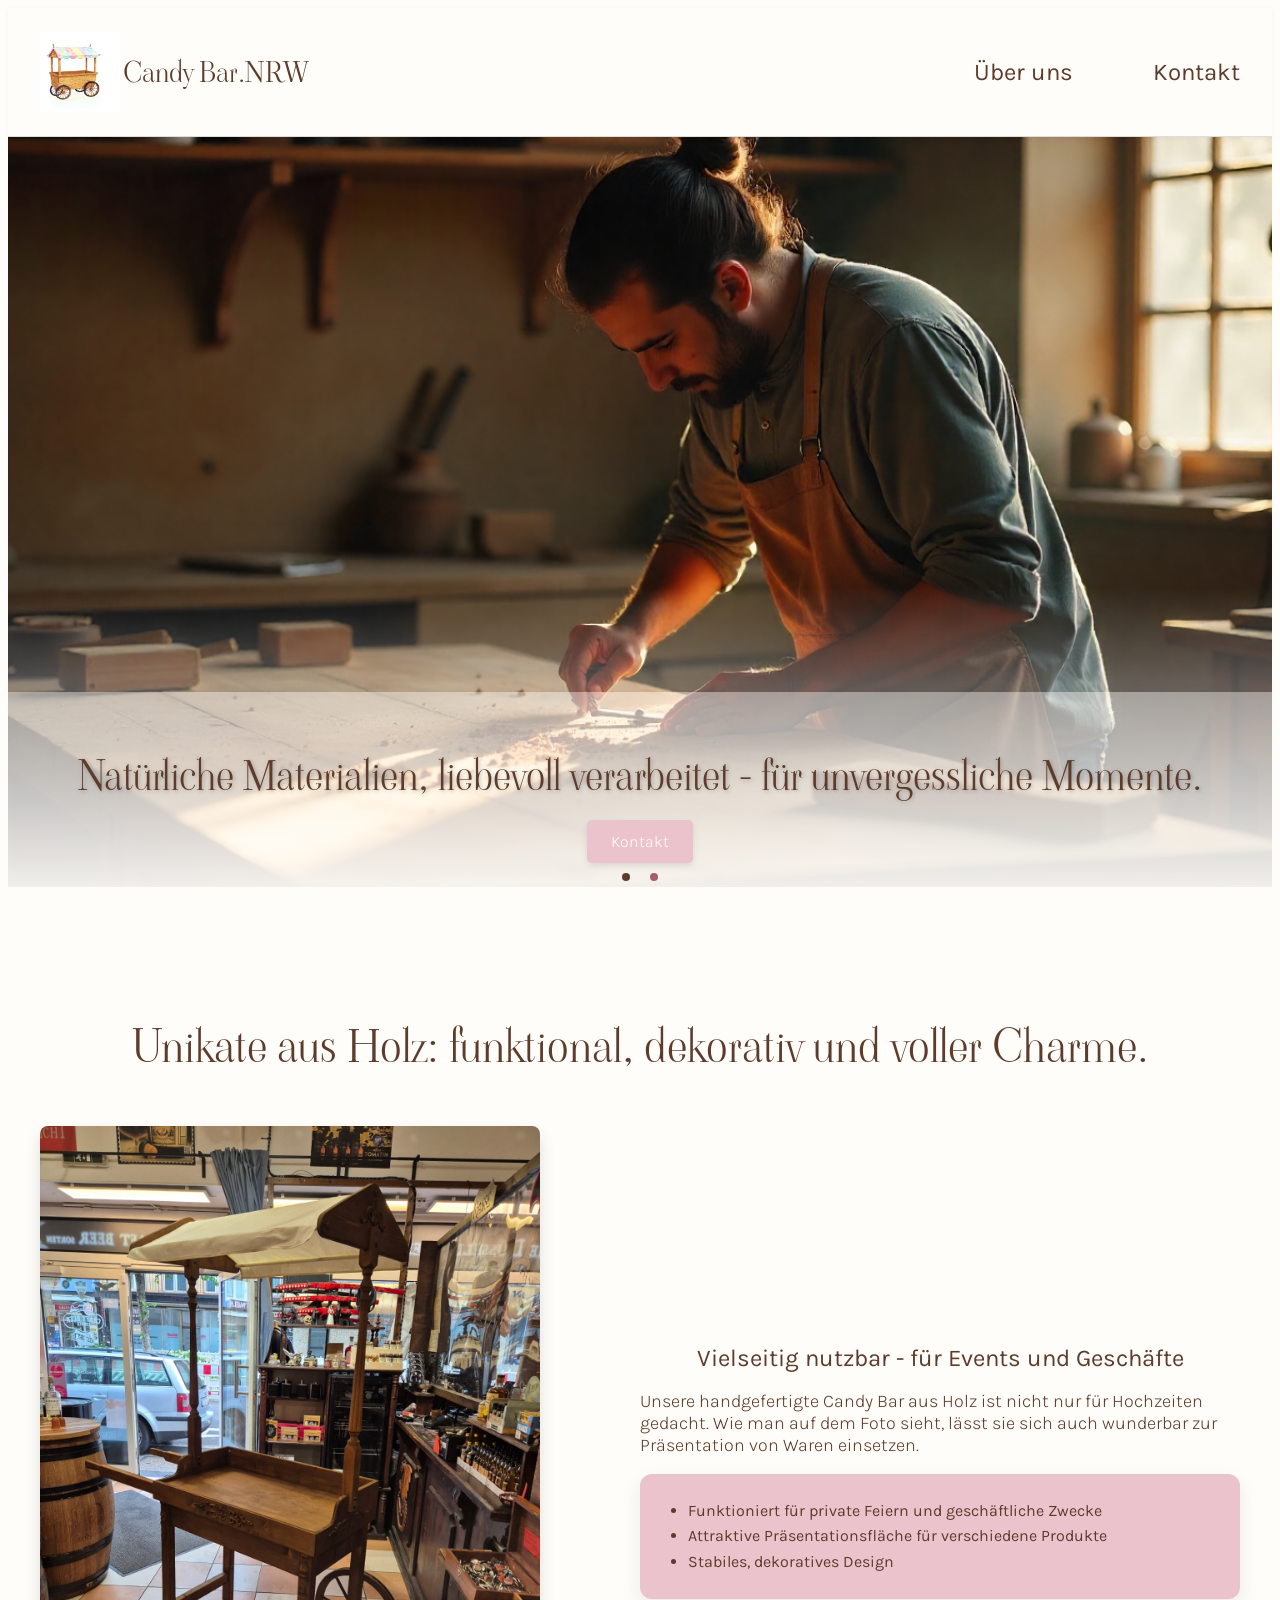
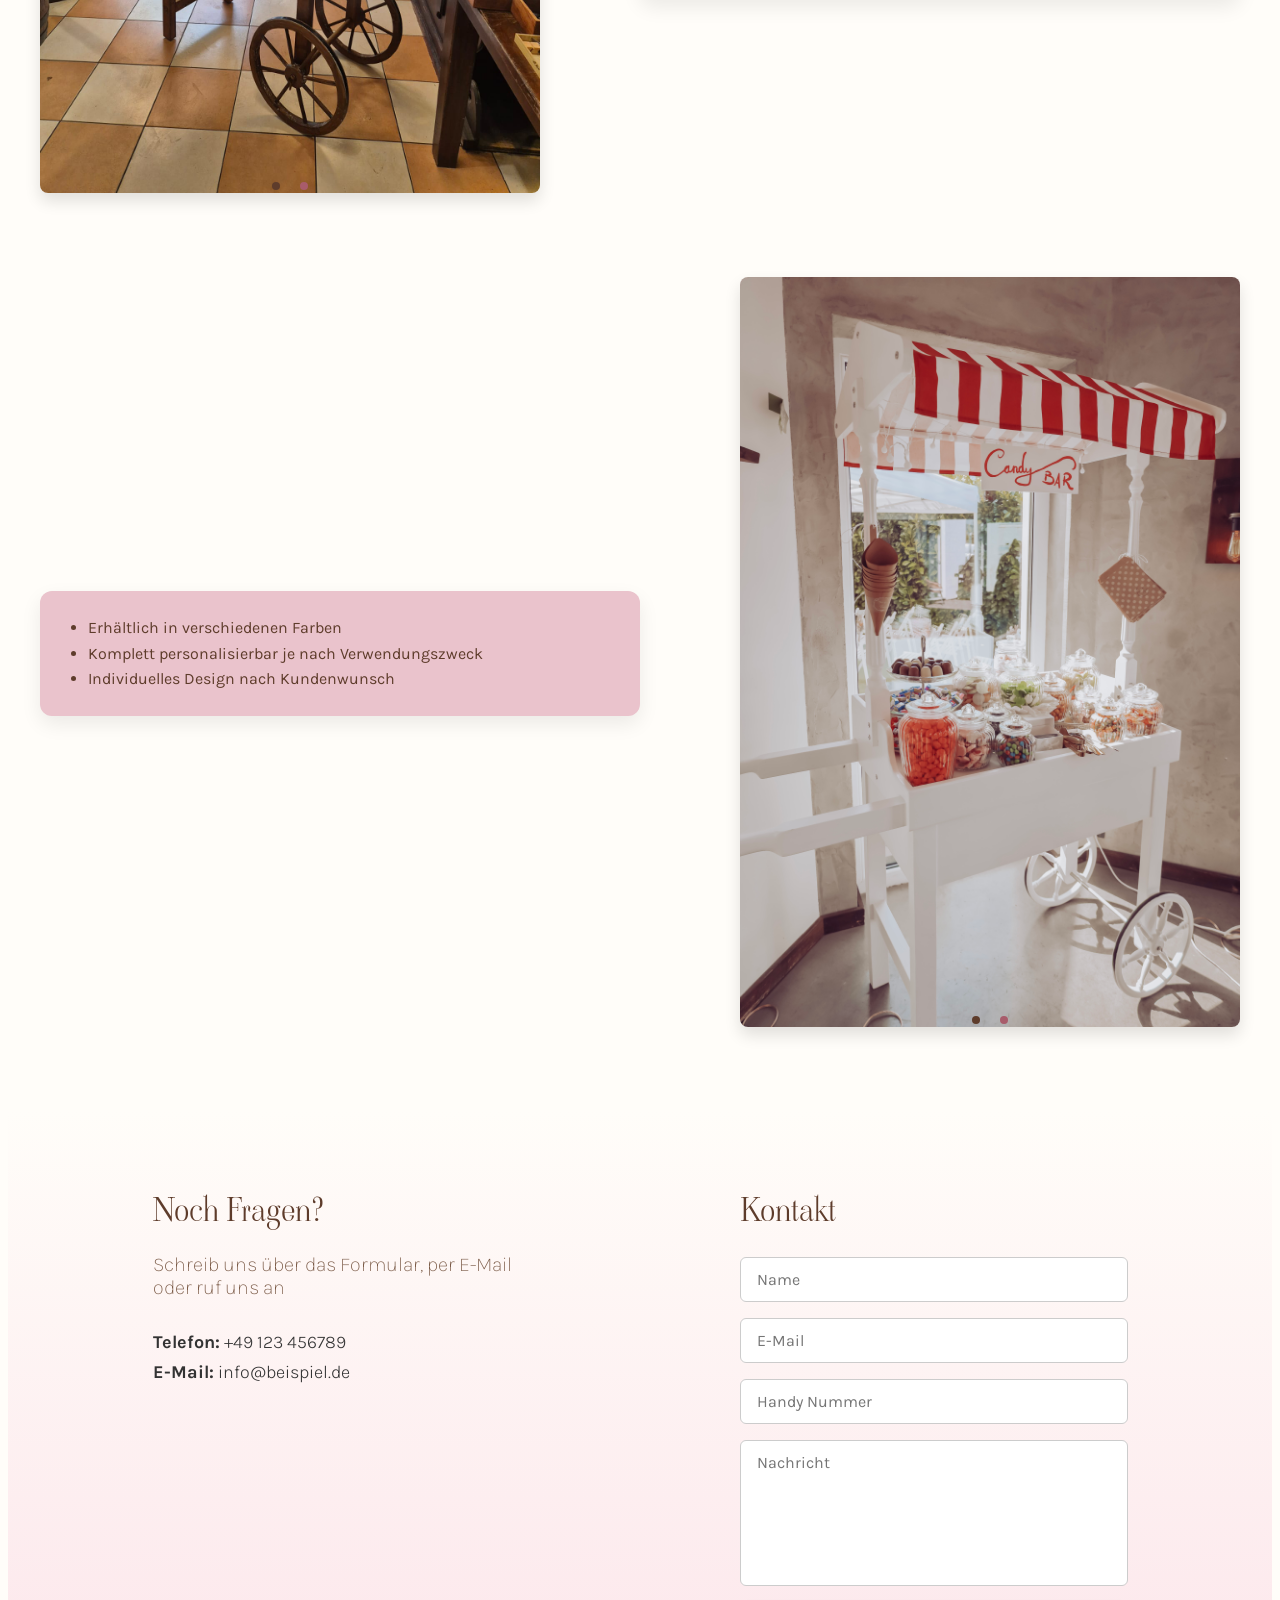
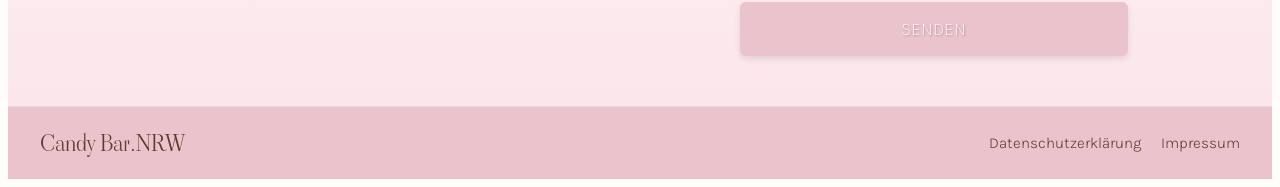
==== Candy Bar.NRW/index.html @ 45709cea "test" ====
<!DOCTYPE html>
<html lang="de">
 <head>
   <meta charset="UTF-8" />
   <meta name="viewport" content="width=device-width, initial-scale=1.0" />
   <title>Candy Bar.NRW - Holzakzente für Hochzeiten & Unternehmen</title>
   <meta name="description" content="Candy Bar.NRW bietet handgefertigte Holzunikate für unvergessliche Anlässe - funktional, dekorativ und liebevoll verarbeitet." />
   <meta name="keywords" content="Candy Bar, Hochzeit Idee, Holzdeko, NRW" />
   <meta name="author" content="Candy Bar.NRW" />
   <meta name="robots" content="index, follow">

    <!-- Fonts -->
   <link rel="preconnect" href="https://fonts.googleapis.com">
   <link rel="preconnect" href="https://fonts.gstatic.com" crossorigin>
   <link href="https://fonts.googleapis.com/css2?family=Karla:ital,wght@0,200..800;1,200..800&family=Viaoda+Libre&display=swap" rel="stylesheet">

   <!-- Style -->
   <link rel="stylesheet" href="Candy.Bar.css" />

 </head>

 <body>
    <!-- NAVBAR -->
   <nav class="navbar" role="navigation" aria-label="Hauptmenü">
     <div class="navbar-container">
        <div class="nav-top">

           <!-- Logo + text -->
         <a href="index.html" class="logo" aria-label="Startseite Candy Bar.NRW">
           <img src="Logo.NRW.png" alt="Logo NRW Candy Bar NRW" class="logo-img" />
           <span class="logo-text">Candy Bar.NRW</span>
         </a>

           <!-- Menu for bigger screens -->
          <ul class="nav-links desktop-menu">
            <li><a href="about-us.html" target="_blank" rel="noopener noreferrer">Über uns</a></li>
            <li><a href="#contact">Kontakt</a></li>
          </ul>

           <!-- Menu for mobiles -->
          <div class="menu-wrap">
            <input type="checkbox" id="menu-toggle" class="menu-toggle" aria-controls="mobile-menu"/>
            <label for="menu-toggle" class="menu-icon" aria-label="Menü öffnen/schließen">
             <span></span>
             <span></span>
             <span></span>
            </label>

            <ul class="nav-links mobile-menu" id="mobile-menu">
              <li><a href="about-us.html" target="_blank" rel="noopener noreferrer">Über uns</a></li>
              <li><a href="#contact">Kontakt</a></li>
            </ul>
          </div>
       </div> <!-- nav-top -->
      </div> <!-- navbar-container -->
   </nav>

    <section id="main-page" class="hero-section" role="region" aria-label="Hauptbereich - Startseite">
      <div class="hero-slider">

        <!-- Slide 1 -->
       <article class="hero-slide active" aria-live="polite">
         <img src="Main-image.png" alt="Natürliche Holzverarbeitung mit Liebe zum Detail für besondere Momente" loading=lazy class="hero-image" />
          <div class="hero-text">
            <h1>Natürliche Materialien, liebevoll verarbeitet - für unvergessliche Momente.</h1>
            <a href="#contact" class="hero-button" aria-label="Zur Kontakt Sektion springen">Kontakt</a>
          </div>
       </article>

         <!-- Slide 2 -->
       <article class="hero-slide" aria-live="polite">
         <img src="Main-image 2.png" alt="Vielseitige Candy Bar aus Holz für Hochzeiten, Events und Produktpräsentationen" loading=lazy class="hero-image image-2" />
          <div class="hero-text">
            <h2>Einzigartige Designs für besondere Anlässe.</h2>
            <a href="#contact" class="hero-button">Kontakt</a>
         </div>
        </article>

       <button class="arrow prev" aria-label="Vorheriger Slide">
         <i data-lucide="arrow-big-left"></i>
       </button>

        <button class="arrow next" aria-label="Nächster Slide">
          <i data-lucide="arrow-big-right"></i>
        </button>

        <!-- Dots -->
        <div class="slider-dots" role="tablist" aria-label="Slides Navigation">
          <button class="dot active" role="tab" aria-selected="true" aria-controls="slide1" id="dot1"></button>
          <button class="dot" role="tab" aria-selected="false" aria-controls="slide2" id="dot2"></button>
        </div>
      </div>
    </section>

         <!-- Info-section -->

    <section class="info-section-container" role="region" aria-label="Produktinformationen">
      <h2 class="info-heading">Unikate aus Holz: funktional, dekorativ und voller Charme.</h2>

      <!-- BLOQUE 1 -->
      <div class="info-block first-block">
        <div class="info-images">
         <div class="image-slider">
           <img src="Product-image 1.jpeg" alt="Handgefertigte Candy Bar aus Holz zur Präsentation von Waren in einem Geschäft" class="slide active" loading="lazy"/>
           <img src="Product-image 2.jpeg" alt="Zufriedener Kunde präsentiert eine handgefertigte Candy Bar aus Holz im Verkaufsraum" class="slide" loading="lazy"/>
         </div>
         <div class="slider-dots">
           <span class="dot active" aria-label="Slide 1"></span>
           <span class="dot" aria-label="Slide 2"></span>
         </div>
       </div>

       <div class="info-text">
         <h2>Vielseitig nutzbar - für Events und Geschäfte</h2>
         <p>Unsere handgefertigte Candy Bar aus Holz ist nicht nur für Hochzeiten gedacht.
          Wie man auf dem Foto sieht, lässt sie sich auch wunderbar zur Präsentation von Waren einsetzen.</p>

         <div class="info-list-container">
           <ul>
             <li>Funktioniert für private Feiern und geschäftliche Zwecke</li>
             <li>Attraktive Präsentationsfläche für verschiedene Produkte</li>
             <li>Stabiles, dekoratives Design</li>
           </ul>
         </div>
       </div>
     </div>

       <!-- BLOQUE 2 -->
     <div class="info-block reverse second-block">
       <div class="info-images">
         <div class="image-slider">
           <img src="Product-image 3.jpg" alt="Handgefertigte Candy Bar aus Holz als Dekoration für eine Hochzeit" class="slide active" loading="lazy"/>
           <img src="Product-image 4.jpg" alt="Weiße Candy Bar aus Holz als dekoratives Element für Events und Feiern" class="slide" loading="lazy"/>
         </div>
         <div class="slider-dots">
           <span class="dot active" aria-label="Slide 1"></span>
           <span class="dot" aria-label="Slide 2"></span>
         </div>
       </div>

       <div class="info-text">
         <div class="info-list-container">
           <ul>
             <li>Erhältlich in verschiedenen Farben</li>
             <li>Komplett personalisierbar je nach Verwendungszweck</li>
             <li>Individuelles Design nach Kundenwunsch</li>
            </ul>
         </div>
       </div>
     </div>
   </section>

    <section id="contact" class="contact-section" role="region" aria-label="Kontaktinformationen und Formular">
      <div class="contact-container">

               <!-- Columna izquierda: Información de contacto -->
       <div class="contact-info">
          <h2>Noch Fragen?</h2>
          <h3>Schreib uns über das Formular, per E-Mail oder ruf uns an</h3>

          <div class="contact-details">
            <p><strong><i data-lucide="phone"></i> Telefon:</strong> +49 123 456789</p>
            <p><strong><i data-lucide="mail"></i> E-Mail:</strong> info@beispiel.de</p>
          </div>
       </div>

            <!-- Columna derecha: Formulario -->
        <div class="contact-form">
          <h2>Kontakt</h2>
          <form action="#" method="post" aria-label="Kontaktformular">
            <label for="name" class="visually-hidden">Name</label>
            <input type="text" id="name" name="name" autocomplete="name" required placeholder="Name">

            <label for="email" class="visually-hidden">E-Mail</label>
            <input type="email" id="email" name="email" autocomplete="email" required placeholder="E-Mail">

            <label for="phone" class="visually-hidden">Handy Nummer</label>
            <input type="tel" id="phone" name="phone" autocomplete="tel" placeholder="Handy Nummer">

            <label for="message" class="visually-hidden">Nachricht</label>
            <textarea id="message" name="message" rows="5" required placeholder="Nachricht"></textarea>

            <button type="submit">SENDEN</button>
          </form>
        </div>

      </div>
   </section>

    <footer class="footer"  role="contentinfo">
      <div class="footer-content">
         <span class="footer-logo">Candy Bar.NRW</span>
         <nav class="footer-links" aria-label="Footer Navigation">
           <a href="datenschutz.html">Datenschutzerklärung</a>
           <a href="Impressum.html">Impressum</a>
         </nav>
      </div>
    </footer>




    <!-- Script del slider principal -->
   <script>
    const slides = document.querySelectorAll('.hero-slide');
    const prevBtn = document.querySelector('.arrow.prev');
    const nextBtn = document.querySelector('.arrow.next');
    const dots = document.querySelectorAll('.dot');
    let currentIndex = 0;

    function showSlide(index) {
      slides.forEach((slide, i) => {
        slide.classList.toggle('active', i === index);
        dots[i].classList.toggle('active', i === index);
      });
    }

    nextBtn.addEventListener('click', () => {
      currentIndex = (currentIndex + 1) % slides.length;
      showSlide(currentIndex);
    });

    prevBtn.addEventListener('click', () => {
      currentIndex = (currentIndex - 1 + slides.length) % slides.length;
      showSlide(currentIndex);
    });

    dots.forEach((dot, index) => {
      dot.addEventListener('click', () => {
        currentIndex = index;
        showSlide(currentIndex);
      });
    });

    lucide.createIcons();
   </script>


     <!-- Script para animaciones al hacer scroll -->
   <script>
    document.addEventListener('DOMContentLoaded', () => {
      const observer = new IntersectionObserver((entries) => {
        entries.forEach(entry => {
          if (entry.isIntersecting) {
            entry.target.classList.add('visible');
            observer.unobserve(entry.target);
          }
        });
      }, { threshold: 0.2 });

      // Observar todas las listas y subtítulos
      document.querySelectorAll('.info-list-container, .info-text h2, .info-text h3').forEach(el => {
       observer.observe(el);
        });
     });
   </script>

   <script>
    // Espera que el DOM esté listo
   document.addEventListener('DOMContentLoaded', () => {
    function initSlider(blockSelector, intervalTime = 4000) {
      const block = document.querySelector(blockSelector);
      if (!block) return;

      const slides = block.querySelectorAll('.image-slider .slide');
      const dots = block.querySelectorAll('.slider-dots .dot');
      let currentIndex = 0;
      let timer;

      function showSlide(index) {
        slides.forEach((slide, i) => {
          slide.classList.toggle('active', i === index);
          dots[i].classList.toggle('active', i === index);
        });
        currentIndex = index;
      }

      function nextSlide() {
        let nextIndex = (currentIndex + 1) % slides.length;
        showSlide(nextIndex);
      }

      dots.forEach((dot, index) => {
        dot.addEventListener('click', () => {
          showSlide(index);
          resetTimer();
        });
      });

      function resetTimer() {
        clearInterval(timer);
        timer = setInterval(nextSlide, intervalTime);
      }

      timer = setInterval(nextSlide, intervalTime);
      showSlide(currentIndex);
    }

    // Inicializar sliders con autoplay y control por dots
    initSlider('.first-block', 4000);
    initSlider('.second-block', 4000);
   });
   </script>
   <script src="https://unpkg.com/lucide@latest"></script>



  </body>
</html>
---- Candy Bar.NRW/Candy.Bar.css ----
/* FONTS */
h1 {
  font-family: "Viaoda Libre", serif;
  font-size: 2.8125rem; /* 45px */
  font-weight: 400;
}

h2, h3, p {
  font-family: "Karla", sans-serif;
}

h2 {
  font-size: 1.5rem; /* 24px */
  font-weight: 400;
}

h3 {
  font-size: 1.25rem;
  font-weight: 400;
}

p {
  font-size: 1.125rem; /* 18px */
  font-weight: 300;
}

  /* Imágenes fluidas en general */
  img {
    max-width: 100%;
    height: auto;
  }

/* BODY */
body {
  background-color: #FFFDF9;
}

.visually-hidden {
  position: absolute !important;
  width: 1px !important;
  height: 1px !important;
  padding: 0 !important;
  margin: -1px !important;
  overflow: hidden !important;
  clip: rect(0, 0, 0, 0) !important;
  white-space: nowrap !important;
  border: 0 !important;
}

/* NAVBAR */
.navbar {
  width: 100%;
  background-color: #FFFDF9;
  padding: 1.5rem 0;
  border-bottom: 1px solid #ddd;
  position: sticky;
  top: 0;
  z-index: 100;
  box-shadow: 0 2px 6px rgba(0, 0, 0, 0.05);
}

.navbar-container {
  max-width: 1200px;
  margin: 0 auto;
  padding: 0 2rem;
  display: flex;
  flex-direction: column;
  gap: 1rem;
}

.nav-top {
  display: flex;
  justify-content: space-between;
  align-items: center;
  width: 100%;
}

.logo {
  display: flex;
  align-items: center;
  gap: 0.2rem;
  text-decoration: none;
}

.logo-img {
  height: 80px;
  width: auto;
}

.logo-text {
  font-family: "Viaoda Libre", serif;
  font-size: 1.75rem;
  color: #5E3C2B;
  white-space: nowrap;
}

/* DESKTOP MENU */
.nav-links {
  list-style: none;
  margin: 0;
  padding: 0;
}

.nav-links a {
  font-family: "Karla", sans-serif;
  font-size: 1.5rem;
  text-decoration: none;
  color: #5E3C2B;
  transition: color 0.3s ease;
}

.desktop-menu {
  display: flex;
  gap: 5rem;
}

/* HAMBURGER MENU (MOBILE) */
.menu-wrap {
  display: none;
  position: relative;
}

.menu-toggle {
  display: none;
}

.menu-icon {
  width: 30px;
  height: 22px;
  display: none;
  flex-direction: column;
  justify-content: space-between;
  align-items: center;
  cursor: pointer;
}

.menu-icon span {
  display: block;
  height: 3px;
  width: 100%;
  background-color: #5E3C2B;
  border-radius: 2px;
  transition: all 0.3s ease;
}

/* Animation for X */
.menu-toggle:checked + .menu-icon span:nth-of-type(1) {
  transform: rotate(45deg) translate(5px, 5px);
}
.menu-toggle:checked + .menu-icon span:nth-of-type(2) {
  opacity: 0;
}
.menu-toggle:checked + .menu-icon span:nth-of-type(3) {
  transform: rotate(-45deg) translate(5px, -5px);
}

/* RESPONSIVE FOR SMALL SCREENS */
@media (max-width: 768px) {
  .navbar-container {
    padding: 1rem;
    gap: 0;
  }

  .desktop-menu {
    display: none;
  }

  .menu-wrap {
    display: block;
    align-self: flex-end;
  }

  .menu-icon {
    display: flex;
  }

  .mobile-menu {
    opacity: 0;
    transform: translateY(-10px);
    pointer-events: none;
    transition: opacity 0.3s ease, transform 0.3s ease;
    display: flex;
    flex-direction: column;
    position: absolute;
    top: 100%;
    right: 2.5rem;
    background-color: #FFFDF9;
    border: 1px solid #74510b;
    box-shadow: 0 4px 8px rgba(0, 0, 0, 0.1);
    padding: 0.5rem 1rem;
    z-index: 1000;
    gap: 1rem;
    width: 160px;
  }

  .menu-toggle:checked ~ .mobile-menu {
    opacity: 1;
    transform: translateY(0);
    pointer-events: auto;
  }

  .mobile-menu a {
    font-size: 1.25rem;
    padding: 0.5rem 0;
  }

  .logo-img {
    height: 60px;
  }

  .logo-text {
    font-size: 1.5rem;
    line-height: 1;
  }
}

/* HERO SECTION */
.hero-section {
  position: relative;
  overflow: hidden;
  margin-bottom: 8rem;
}

.hero-slider {
  position: relative;
  width: 100%;
  height: calc(100vh - 150px);
  overflow: hidden;
}

.hero-slide {
  position: absolute;
  top: 0;
  left: 0;
  width: 100%;
  height: 100%;
  opacity: 1;
  transition: opacity 1s ease-in-out;
  z-index: 0;
}

.hero-slide:not(.active) {
  opacity: 0;
}

.hero-slide.active {
  opacity: 1;
  z-index: 1;
}

.hero-slide::after {
  content: "";
  position: absolute;
  bottom: 0;
  left: 0;
  width: 100%;
  height: 40%;
  background: linear-gradient(to top, rgba(255, 253, 249, 0.9), transparent);
  z-index: 0;
}

.hero-image {
  width: 100%;
  height: calc(100vh - 150px);
  object-fit: cover;
  object-position: center 2%;
  display: block;
  border-radius: 0;
}

.image-2 {
  object-position: top center;
  border-radius: 0;
}

/* Text over image */
.hero-text {
  position: absolute;
  bottom: 0;
  left: 0;
  width: 100%;
  background-color: rgba(255, 253, 249, 0.4);
  padding: 1rem 2.5rem 1.5rem 2.5rem;
  box-sizing: border-box;
  border-radius: 0;
  text-align: center;
  color: #5E3C2B;
  z-index: 1;
  animation: fadeUp 0.8s ease forwards;
  opacity: 1;
  box-shadow: 0 4px 12px rgba(0, 0, 0, 0.15);
}

.hero-text h1 {
  font-family: "Viaoda Libre", serif;
  font-size: clamp(1.5rem, 4vw, 2.5rem);
  text-shadow: 1px 1px 4px rgba(0, 0, 0, 0.25);
  margin-bottom: 1rem;
}

.hero-text h2 {
  font-family: "Viaoda Libre", serif;
  font-size: clamp(1.5rem, 4vw, 2.5rem);
  text-shadow: 1px 1px 4px rgba(0, 0, 0, 0.25);
  margin-bottom: 1rem;
}


.hero-button {
  font-family: "Karla", sans-serif;
  font-weight: 300;
  text-decoration: none;
  display: inline-block;
  padding: 0.75rem 1.5rem;
  background-color: #EAC3CC;
  color: #FFFDF9;
  font-size: 1rem;
  border-radius: 5px;
  transition: transform 0.3s ease;
  box-shadow: 0 3px 6px rgba(0,0,0,0.1);
}

.hero-button:hover {
  transform: scale(1.05);
  transition: transform 0.3s ease;
  box-shadow: 0 5px 12px rgba(0,0,0,0.15);
}

/* Slider arrows */
.arrow {
  position: absolute;
  top: 50%;
  transform: translateY(-50%);
  background: none;
  border: none;
  font-size: 4rem;
  color: #FFFFFF;
  cursor: pointer;
  padding: 0.5rem;
  z-index: 10;
  transition: transform 0.3s ease, color 0.3s ease;
}

.arrow:hover {
  transform: translateY(-50%) scale(1.2);
  color: #F39FDA;
}

.arrow.prev {
  left: 1rem;
}

.arrow.next {
  right: 1rem;
}

/* Slider dots */
.slider-dots {
  position: absolute;
  bottom: 0.4rem;
  left: 50%;
  transform: translateX(-50%);
  display: flex;
  gap: 0.5rem;
  z-index: 5;
}

.dot {
  all: unset;
  display: inline-block;
  width: 8px;
  height: 8px;
  background-color: #ccc;
  border-radius: 50%;
  cursor: pointer;
  margin: 0 6px;
  transition: background-color 0.3s, transform 0.3s ease;
}

.dot:hover {
  background-color: #EAC3CC;
  transform: scale(1.3);
}

.dot.active {
  background-color: #5E3C2B;
}

.dot:focus {
  outline: 2px solid #5E3C2B;
  outline-offset: 2px;
}

/* RESPONSIVE HERO */
@media (max-width: 768px) {
  .hero-image {
    height: 100vh;
    object-fit: cover;
    object-position: center;
  }

  .hero-text {
    padding: 1rem;
    width: 100%;
    background-color: rgba(255, 253, 249, 0.85);
    border-radius: 0;
  }

  .hero-text h1 {
    font-size: 1.5rem;
  }

  .arrow {
    padding: 1rem;
    font-size: 2.5rem;
  }

  .hero-button {
    font-size: 1.125rem;
    padding: 0.75rem 1.25rem;
  }
}

/* ANIMATIONS */
@keyframes fadeUp {
  from {
    opacity: 0;
    transform: translateY(20px);
  }
  to {
    opacity: 1;
    transform: translateY(0);
  }
}

/* INFO SECTION */
.info-section-container {
  max-width: 1200px;
  margin: 0 auto 5rem;
  padding: 0 1rem;
}

.info-heading {
  font-family: "Viaoda Libre", serif;
  font-size: 2.8125rem;
  color: #5E3C2B;
  text-align: center;
  margin-bottom: 3rem;
}

/* Blocks container */
.info-block {
  display: flex;
  align-items: center;
  gap: 40px;
  margin-bottom: 5rem;
  flex-wrap: wrap;
}

/* Reverse order on second block */
.info-block.reverse {
  flex-direction: row-reverse;
}

/* Margins for image/text separation */
.info-block.first-block .info-images {
  margin-right: 60px;
  margin-left: 0;
}

.info-block.reverse.second-block .info-images {
  margin-left: 60px;
  margin-right: 0;
}

/* Text and list */
.info-text {
  flex: 1;
  min-width: 280px;
  color: #5E3C2B;
}

.info-text h2,
.info-text h3 {
  font-family: "Karla", sans-serif;
  font-weight: 400;
  margin-bottom: 1rem;
  text-align: center;
  opacity: 1;
  transform: translateY(0px);
  transition: none;
}

.info-text h2,
.info-text h3 {
  opacity: 1;
  transform: none;
}

.info-text h2 {
  font-size: 1.5rem;
}

.info-text h3 {
  font-size: 1.25rem;
}

.info-list-container {
  background-color: #EAC3CC;
  padding: 1.5rem;
  border-radius: 12px;
  box-shadow: 0 8px 20px rgba(0, 0, 0, 0.08);
  opacity: 1;
  transform: translateY(20px);
  transition: opacity 0.6s ease-out, transform 0.6s ease-out;
}

.info-list-container.visible {
  opacity: 1;
  transform: translateY(0);
}

.info-list-container ul {
  list-style-type: disc;
  padding-left: 1.5rem;
  margin: 0;
  font-family: "Karla", sans-serif;
  font-size: 1rem;
  line-height: 1.6;
  color: #5E3C2B;
}

.info-list-container ul li:hover {
  color: #A85C6B;
  transition: color 0.3s ease;
}

/* Image slider container */
.info-images {
  flex: 0 1 500px;
  position: relative;
}

/* Slider images */
.image-slider {
  position: relative;
  width: 100%;
  height: auto;
}

.image-slider .slide {
  position: absolute;
  top: 0;
  left: 0;
  width: 100%;
  height: 100%;
  opacity: 0;
  transition: opacity 0.6s ease-in-out;
  border-radius: 8px;
  object-fit: cover;
  pointer-events: none;
}

.image-slider .slide.active {
  opacity: 1;
  pointer-events: auto;
  position: relative;
  box-shadow: 0 8px 16px rgba(0, 0, 0, 0.12);
}

/* Slider dots */
.slider-dots {
  text-align: center;
  margin-top: 6px;
}

.slider-dots .dot {
  display: inline-block;
  width: 8px;
  height: 8px;
  margin: 0 6px;
  background-color: #A85C6B;
  border-radius: 50%;
  cursor: pointer;
  transition: background-color 0.3s ease;
}

.slider-dots .dot.active {
  background-color: #5E3C2B;
}

/* INFO SECTION RESPONSIVE */
@media (max-width: 768px) {
  .info-block,
  .info-block.reverse {
    flex-direction: column !important;
    gap: 2rem;
  }

  .info-images {
    width: 100%;
    max-width: 100%;
    margin: 1rem 0 0 0 !important;
  }

  .info-text {
    width: 100%;
  }

  .info-text h2,
  .info-text h3 {
    font-size: 1.375rem;
    text-align: center;
  }
}

/* CONTACT SECTION */
.contact-section {
  display: flex;
  justify-content: space-between;
  align-items: flex-start;
  gap: 3rem;
  padding: 50px 20px;
  max-width: 100%;
  margin: 0 auto;
  flex-wrap: wrap;
  box-sizing: border-box;
  background: linear-gradient(180deg, #FFFDF9 0%, #FCE6EB 100%);
}

.contact-info {
  flex: 1;
  min-width: 280px;
}

.contact-info h2 {
  font-family: "Viaoda Libre", serif;
  font-size: 2.5rem;
  color: #5E3C2B;
  margin-bottom: 1rem;
}

/* FIX: font-size: 200 no es válido. Supongo que querías font-weight */
.contact-info h3 {
  font-family: "Karla", sans-serif;
  font-weight: 200; /* Extra light */
  color: #7a5a46;
  margin-bottom: 2rem;
}

.contact-container {
  display: flex;
  justify-content: space-between;
  align-items: flex-start;
  gap: 200px;
  max-width: 1200px;
  margin: 0 auto;
}

.contact-details p {
  margin: 0.5rem 0;
  color: #333;
}

.contact-form {
  flex: 1;
  min-width: 280px;
}

.contact-form h2 {
  font-family: "Viaoda Libre", serif;
  font-size: 2.5rem;
  color: #5E3C2B;
  margin-bottom: 1.5rem;
}

.contact-form form {
  display: flex;
  flex-direction: column;
  gap: 1rem;
}

.contact-form input,
.contact-form textarea {
  padding: 0.75rem;
  border: 1px solid #ccc;
  border-radius: 6px;
  font-family: "Karla", sans-serif;
  font-size: 1rem; /* corregido: 200 no es válido */
}

.contact-form textarea {
  resize: none;
  height: 120px;
}

.contact-form button {
  background-color: #EAC3CC;
  color:#fff;
  border: none;
  padding: 0.75rem;
  font-family: "Karla", sans-serif;
  font-size: 1rem;
  font-weight: 700;
  text-shadow: 1px 1px 2px rgba(0,0,0,0.3);
  border-radius: 6px;
  cursor: pointer;
  transition: transform 0.3s ease;
  box-shadow: 0 3px 6px rgba(0,0,0,0.1);
}

.contact-form button:hover {
  transform: scale(1.05);
  transition: transform 0.3s ease;
  box-shadow: 0 5px 12px rgba(0,0,0,0.15);
}

.contact-info,
.contact-form {
  flex: 1;
}

.contact-form label,
.contact-form button {
  font-family: "Karla", sans-serif;
  font-weight: 200; /* Extra Light */
}

html {
  scroll-behavior: smooth;
}

/* CONTACT RESPONSIVE */
@media (max-width: 768px) {
  .contact-section {
    flex-direction: column;
    gap: 2rem;
    padding: 2rem 1rem;
  }
}

.contact-info h2,
  .contact-form h2 {
    font-size: 2rem !important;
  }

.contact-form input,
  .contact-form textarea {
    font-size: 1rem !important;
    padding: 0.75rem 1rem !important;
  }

  .contact-form button {
    font-size: 1.125rem !important;
    padding: 1rem 1.5rem !important;
  }

/* FOOTER */
.footer {
  background-color: #EAC3CC;
  padding: 20px 0;
  border-top: 1px solid #ddd;
}

.footer-content {
  max-width: 1200px;
  margin: 0 auto;
  padding: 0 20px;
  display: flex;
  justify-content: space-between;
  align-items: center;
  flex-wrap: wrap;
}

.footer-logo {
  font-family: "Viaoda Libre", serif;
  font-size: 1.4rem;
  color: #5E3C2B;
}

.footer-links {
  display: flex;
  gap: 20px;
}

.footer-links a {
  font-family: "Karla", sans-serif;
  font-weight: 300;
  font-size: 0.95rem;
  color: #5E3C2B;
  text-decoration: none;
  transition: color 0.3s ease;
}

.footer-links a:hover {
  color: #c08457;
}

/* FOOTER RESPONSIVE */
@media (max-width: 768px) {
  .footer-content {
    flex-direction: column;
    text-align: center;
    gap: 15px;
  }

  .footer-links {
    flex-direction: column;
    gap: 10px;
  }
}


/* About Us Section Specific Styles */

/* Contenedor principal con padding y max-width */
.about-section {
  max-width: 1200px;
  margin: 0 auto 5rem;
  padding: 0 1rem;
}

/* Encabezado principal centrado y con color */
.about-section .info-heading {
  font-family: "Viaoda Libre", serif;
  font-size: 2.8125rem;
  color: #5E3C2B;
  text-align: center;
  margin-bottom: 3rem;
}

/* Bloques de info: flexbox para texto + imagen */
.about-section .info-block {
  display: flex;
  align-items: center;
  gap: 40px;
  margin-bottom: 5rem;
  flex-wrap: wrap;
}

/* Reverso para alternar orden */
.about-section .info-block.reverse {
  flex-direction: row-reverse;
}

/* Texto */
.about-section .info-text {
  flex: 1;
  min-width: 280px;
  color: #5E3C2B;
}

/* Titulos secundarios */
.about-section .info-text h2 {
  font-family: "Karla", sans-serif;
  font-weight: 400;
  font-size: 1.5rem;
  margin-bottom: 1rem;
  text-align: center;
}

/* Párrafos */
.about-section .info-text p {
  font-family: "Karla", sans-serif;
  font-weight: 300;
  font-size: 1.125rem;
  line-height: 1.6;
  text-align: justify;
}

/* Lista de valores */
.about-section .info-list-container {
  background-color: #EAC3CC;
  padding: 1.5rem;
  border-radius: 12px;
  box-shadow: 0 8px 20px rgba(0, 0, 0, 0.08);
  font-family: "Karla", sans-serif;
  font-size: 1rem;
  line-height: 1.6;
  color: #5E3C2B;
}

.about-section .info-list-container li {
  margin-bottom: 0.5rem;
  cursor: default;
  transition: color 0.3s ease;
}

.about-section .info-list-container li:hover {
  color: #A85C6B;
}

/* Imágenes */
.about-section .info-images img {
  width: 100%;
  max-width: 500px;
  height: auto;
  border-radius: 8px;
  box-shadow: 0 4px 10px rgba(0,0,0,0.1);
  object-fit: cover;
}

/* Nuevo estilo para About Us, sin animación, visible siempre */
.about-values-list {
  opacity: 1 !important;
  transform: translateY(0) !important;
  transition: none !important;
}

/* Responsive para pantallas menores a 768px */
@media (max-width: 768px) {
  .about-section .info-block,
  .about-section .info-block.reverse {
    flex-direction: column !important;
  }
  
  .about-section .info-images {
    width: 100%;
    margin: 1rem 0 0 0 !important;
    text-align: center;
  }

  .about-section .info-text {
    width: 100%;
  }
}

.legal-container {
  max-width: 900px;
  margin: 0 auto;
  padding: 3rem 1rem;
  line-height: 1.7;
}

.legal-container h1 {
  font-size: 2.5rem;
  margin-bottom: 1.5rem;
}

.legal-container h2 {
  font-size: 1.6rem;
  margin-top: 2rem;
  margin-bottom: 0.7rem;
}

.legal-container ul {
  padding-left: 1.5rem;
  margin-bottom: 1rem;
}
.legal-page {
  max-width: 850px;
  margin: 4rem auto;
  padding: 0 1.5rem;
}

.legal-page h1 {
  font-size: 2.5rem;
  text-align: center;
  margin-bottom: 2rem;
  font-family: "Viaoda Libre", serif;
  color: #5E3C2B;
}

.legal-page h2 {
  margin-top: 2rem;
  font-size: 1.6rem;
  color: #5E3C2B;
}

.legal-page p {
  margin-top: 1rem;
  line-height: 1.7;
  font-family: "Karla", sans-serif;
  color: #333;
}
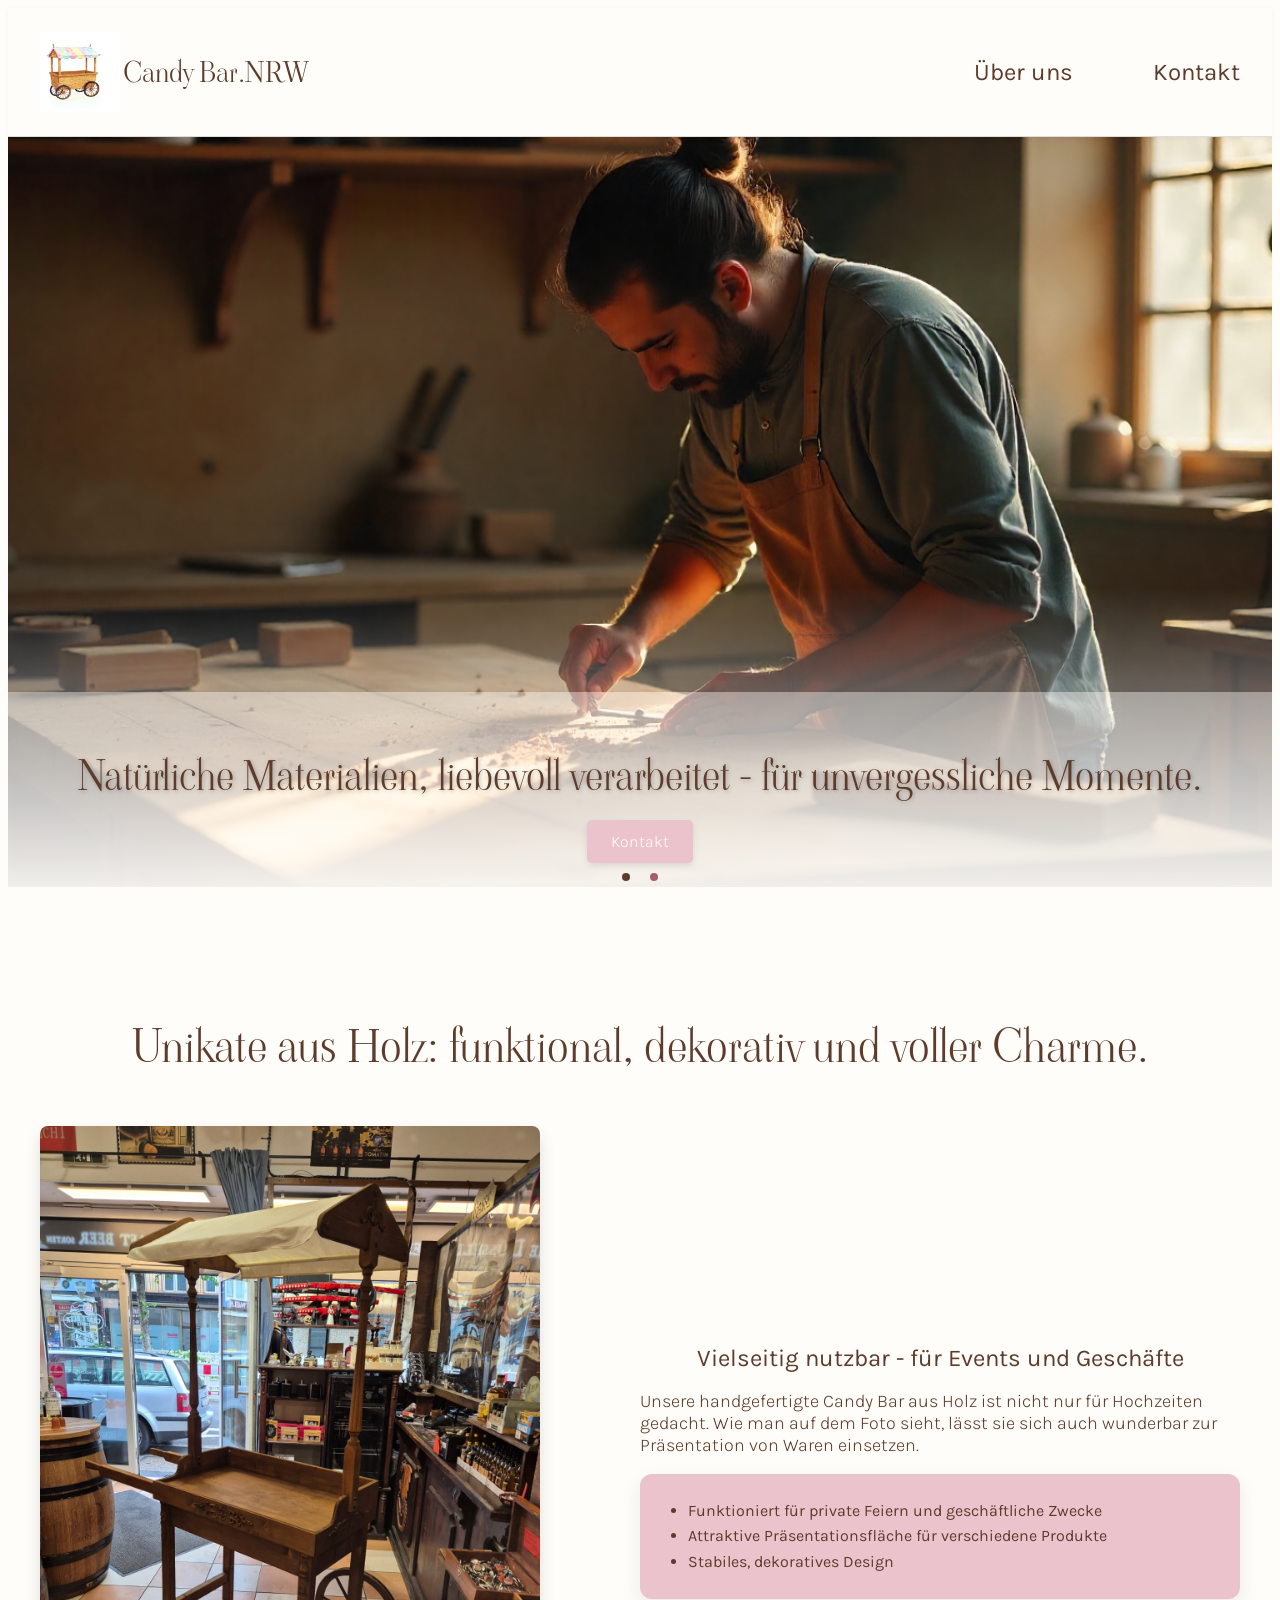
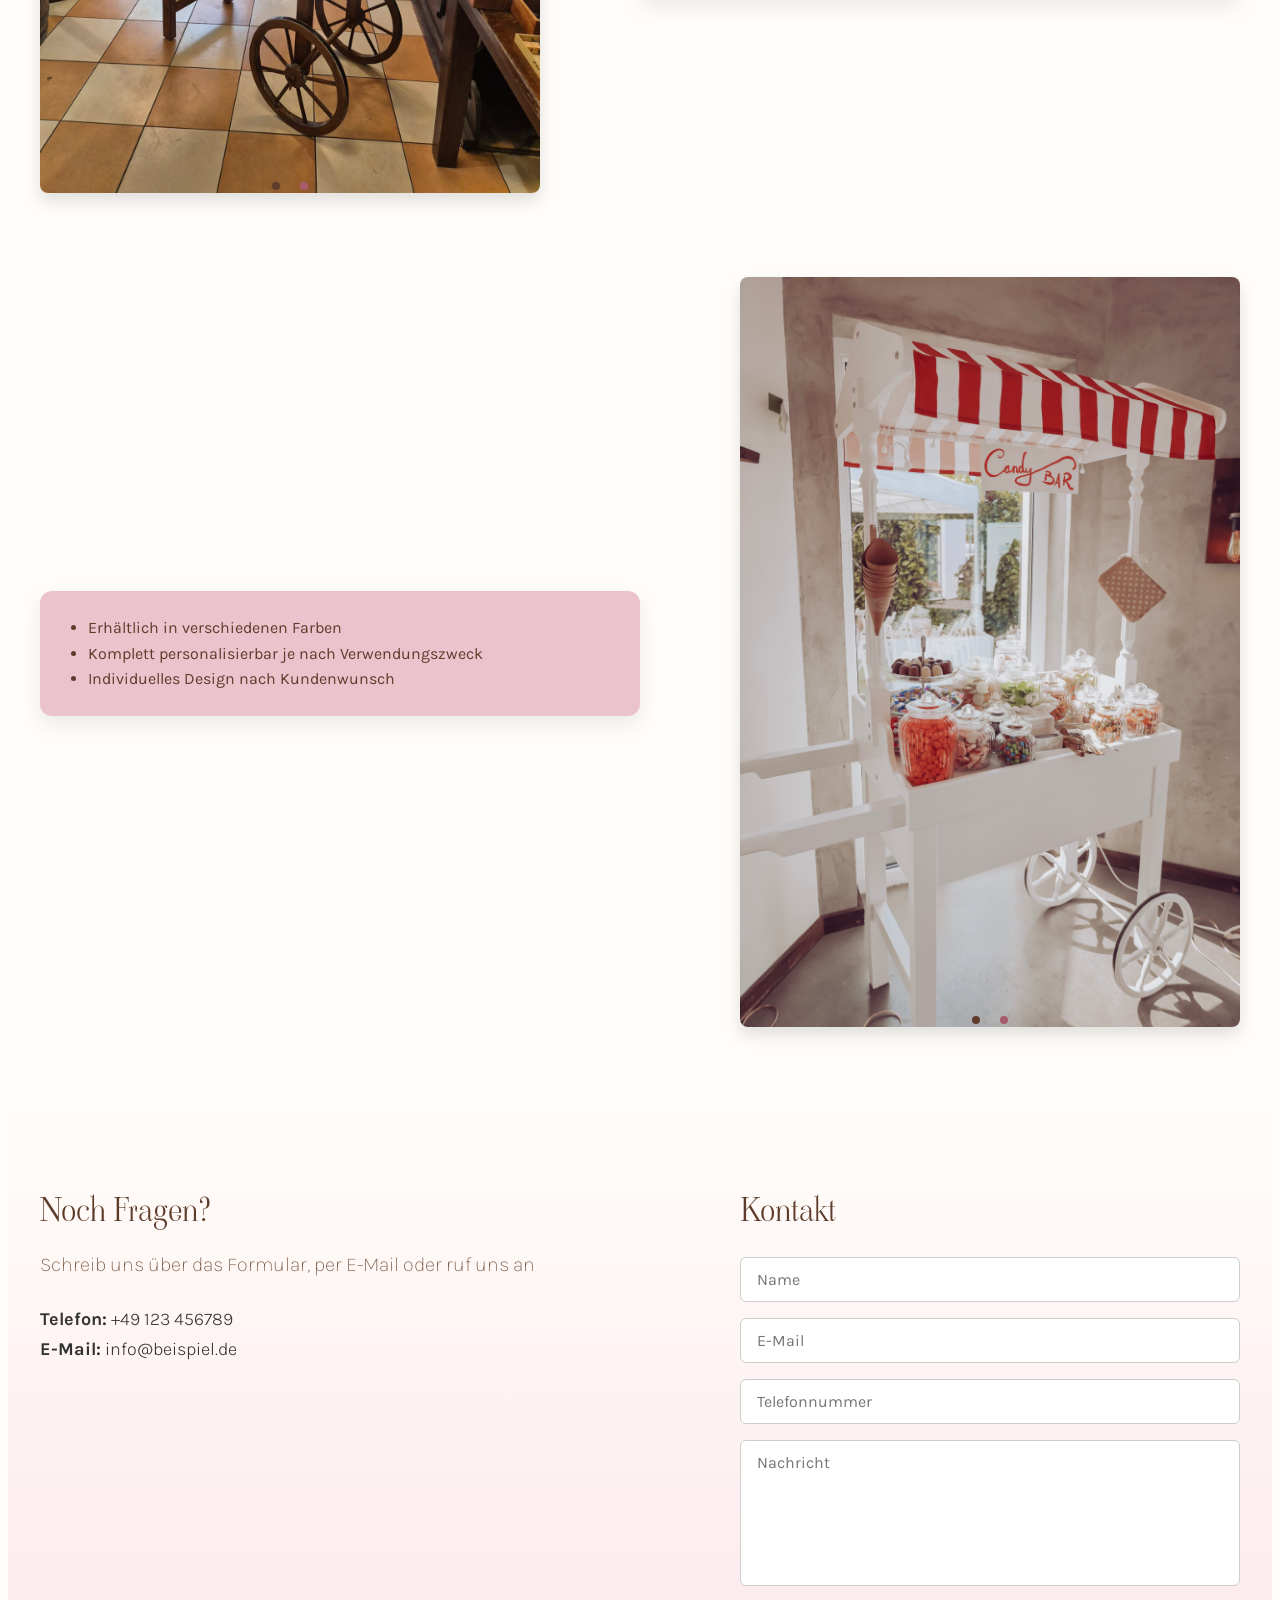
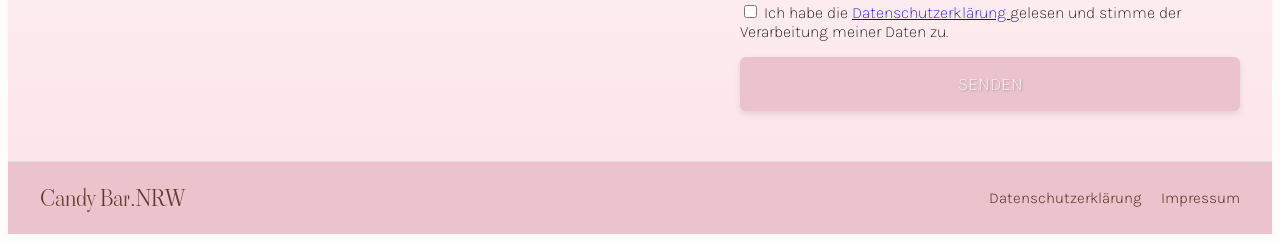
==== commit 76d24be0: "Improve contact form and fix Datenschutzerklärung link" ====
--- a/Candy Bar.NRW/index.html
+++ b/Candy Bar.NRW/index.html
@@ -166,23 +166,68 @@
 
             <!-- Columna derecha: Formulario -->
         <div class="contact-form">
-          <h2>Kontakt</h2>
-          <form action="#" method="post" aria-label="Kontaktformular">
-            <label for="name" class="visually-hidden">Name</label>
-            <input type="text" id="name" name="name" autocomplete="name" required placeholder="Name">
-
-            <label for="email" class="visually-hidden">E-Mail</label>
-            <input type="email" id="email" name="email" autocomplete="email" required placeholder="E-Mail">
-
-            <label for="phone" class="visually-hidden">Handy Nummer</label>
-            <input type="tel" id="phone" name="phone" autocomplete="tel" placeholder="Handy Nummer">
-
-            <label for="message" class="visually-hidden">Nachricht</label>
-            <textarea id="message" name="message" rows="5" required placeholder="Nachricht"></textarea>
-
-            <button type="submit">SENDEN</button>
-          </form>
-        </div>
+  <h2>Kontakt</h2>
+
+  <form action="#" method="post" aria-label="Kontaktformular">
+
+    <label for="name" class="visually-hidden">Name</label>
+    <input
+      type="text"
+      id="name"
+      name="name"
+      autocomplete="name"
+      maxlength="100"
+      required
+      placeholder="Name">
+
+    <label for="email" class="visually-hidden">E-Mail</label>
+    <input
+      type="email"
+      id="email"
+      name="email"
+      autocomplete="email"
+      maxlength="254"
+      required
+      placeholder="E-Mail">
+
+    <label for="phone" class="visually-hidden">Telefonnummer</label>
+    <input
+      type="tel"
+      id="phone"
+      name="phone"
+      autocomplete="tel"
+      maxlength="30"
+      placeholder="Telefonnummer">
+
+    <label for="message" class="visually-hidden">Nachricht</label>
+    <textarea
+      id="message"
+      name="message"
+      rows="5"
+      maxlength="2000"
+      required
+      placeholder="Nachricht"></textarea>
+
+    <div class="privacy-checkbox">
+      <input
+        type="checkbox"
+        id="privacy"
+        name="privacy"
+        required>
+
+      <label for="privacy">
+        Ich habe die
+        <a href="datenschutz.html" target="_blank" rel="noopener noreferrer">
+          Datenschutzerklärung
+        </a>
+        gelesen und stimme der Verarbeitung meiner Daten zu.
+      </label>
+    </div>
+
+    <button type="submit">SENDEN</button>
+
+  </form>
+</div>
 
       </div>
    </section>
